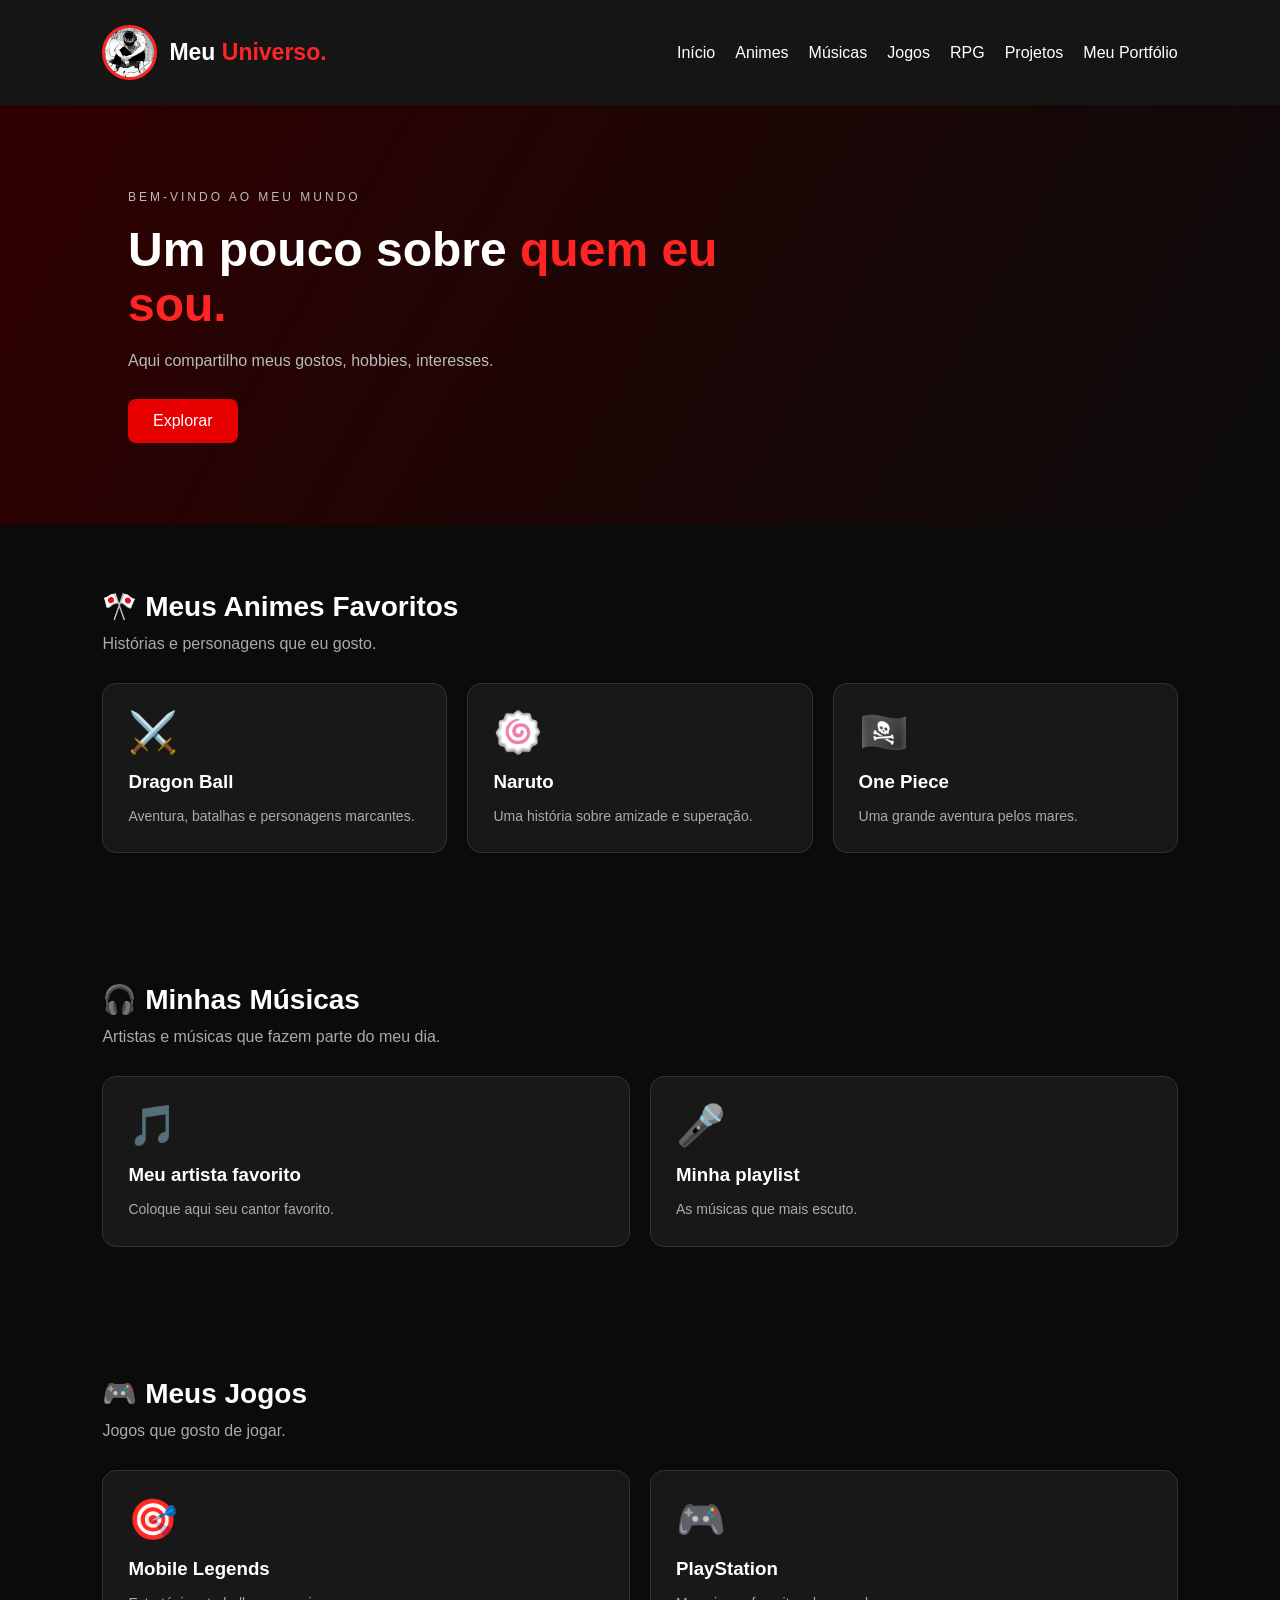
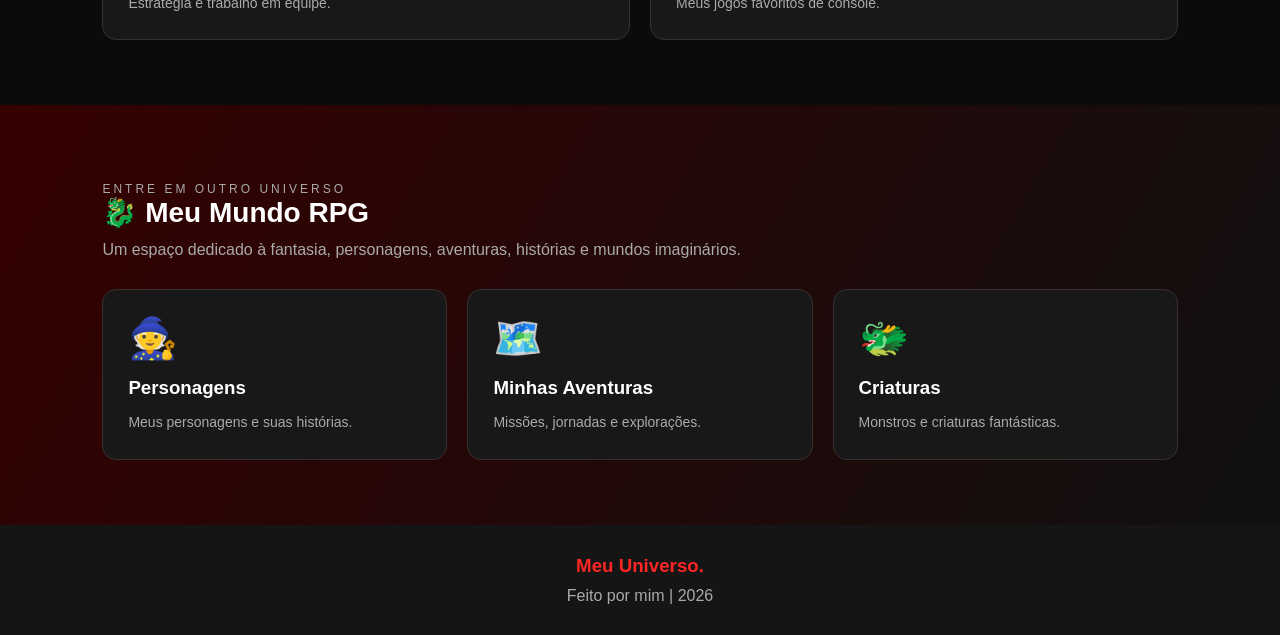
==== index2.html @ 271c05c8 "potifolio" ====
<!DOCTYPE html>
<html lang="pt-br">
<head>
    <meta charset="UTF-8">
    <meta name="viewport" content="width=device-width, initial-scale=1.0">
    <title>Meu Universo</title>
    <link rel="stylesheet" href="style2.css">
</head>
<body>

<header>
<div class="perfil">
    <img src="image2.jpg" alt="Minha foto">
    <h2>Meu <span>Universo.</span></h2>
</div>
    <nav>
    </div>

        <a href="#inicio">Início</a>
        <a href="#anime">Animes</a>
        <a href="#musica">Músicas</a>
        <a href="#jogos">Jogos</a>
        <a href="#rpg">RPG</a>
        <a href="#projetos">Projetos</a>
        <a href="index.html">Meu Portfólio</a>
    </nav>
</header>

<section class="hero" id="inicio">
    <div>
        <p class="subtitulo">BEM-VINDO AO MEU MUNDO</p>
        <h1>Um pouco sobre <span>quem eu sou.</span></h1>
        <p>
            Aqui compartilho meus gostos, hobbies,
            interesses.
        </p>
        <a href="#anime" class="botao">Explorar</a>
    </div>
</section>

<section class="conteudo" id="anime">
    <h2>🎌 Meus Animes Favoritos</h2>
    <p>Histórias e personagens que eu gosto.</p>

    <div class="cards">
        <div class="card">
            <div class="emoji">⚔️</div>
            <h3>Dragon Ball</h3>
            <p>Aventura, batalhas e personagens marcantes.</p>
        </div>

        <div class="card">
            <div class="emoji">🍥</div>
            <h3>Naruto</h3>
            <p>Uma história sobre amizade e superação.</p>
        </div>

        <div class="card">
            <div class="emoji">🏴‍☠️</div>
            <h3>One Piece</h3>
            <p>Uma grande aventura pelos mares.</p>
        </div>
    </div>
</section>

<section class="conteudo" id="musica">
    <h2>🎧 Minhas Músicas</h2>
    <p>Artistas e músicas que fazem parte do meu dia.</p>

    <div class="cards">
        <div class="card">
            <div class="emoji">🎵</div>
            <h3>Meu artista favorito</h3>
            <p>Coloque aqui seu cantor favorito.</p>
        </div>

        <div class="card">
            <div class="emoji">🎤</div>
            <h3>Minha playlist</h3>
            <p>As músicas que mais escuto.</p>
        </div>
    </div>
</section>

<section class="conteudo" id="jogos">
    <h2>🎮 Meus Jogos</h2>
    <p>Jogos que gosto de jogar.</p>

    <div class="cards">
        <div class="card">
            <div class="emoji">🎯</div>
            <h3>Mobile Legends</h3>
            <p>Estratégia e trabalho em equipe.</p>
        </div>

        <div class="card">
            <div class="emoji">🎮</div>
            <h3>PlayStation</h3>
            <p>Meus jogos favoritos de console.</p>
        </div>
    </div>
</section>

<section class="rpg" id="rpg">
    <p class="subtitulo">ENTRE EM OUTRO UNIVERSO</p>
    <h2>🐉 Meu Mundo RPG</h2>
    <p>
        Um espaço dedicado à fantasia, personagens,
        aventuras, histórias e mundos imaginários.
    </p>

    <div class="cards">
        <div class="card">
            <div class="emoji">🧙</div>
            <h3>Personagens</h3>
            <p>Meus personagens e suas histórias.</p>
        </div>

        <div class="card">
            <div class="emoji">🗺️</div>
            <h3>Minhas Aventuras</h3>
            <p>Missões, jornadas e explorações.</p>
        </div>

        <div class="card">
            <div class="emoji">🐲</div>
            <h3>Criaturas</h3>
            <p>Monstros e criaturas fantásticas.</p>
        </div>
    </div>
</section>

</section>

<footer>
    <h3>Meu Universo.</h3>
    <p>Feito por mim | 2026</p>
</footer>

<script src="script.js"></script>
</body>
</html>
---- style2.css ----
* {
    margin: 0;
    padding: 0;
    box-sizing: border-box;
    scroll-behavior: smooth;
}

body {
    background: #0b0b0b;
    color: white;
    font-family: Arial, sans-serif;
}

header {
    display: flex;
    justify-content: space-between;
    align-items: center;
    padding: 25px 8%;
    background: #151515;
    flex-wrap: wrap;
    gap: 20px;
}

header h2 span {
    color: #ff2525;
}

nav {
    display: flex;
    gap: 20px;
    flex-wrap: wrap;
}

nav a {
    color: white;
    text-decoration: none;
    transition: .3s;
}

nav a:hover {
    color: #ff2525;
}

.hero {
    min-height: 420px;
    display: flex;
    align-items: center;
    padding: 70px 10%;
    background: linear-gradient(120deg, #300000, #0b0b0b);
}

.hero h1 {
    font-size: 48px;
    margin: 15px 0;
    max-width: 600px;
}

.hero h1 span {
    color: #ff2525;
}

.hero p {
    color: #bbb;
    line-height: 1.7;
    max-width: 500px;
}

.subtitulo {
    color: #ff2525;
    letter-spacing: 3px;
    font-size: 12px;
}

.botao {
    display: inline-block;
    margin-top: 25px;
    padding: 13px 25px;
    background: #e60000;
    color: white;
    text-decoration: none;
    border-radius: 8px;
}

.conteudo, .rpg {
    padding: 65px 8%;
}

.conteudo > p, .rpg > p {
    color: #aaa;
    margin-top: 12px;
}

.conteudo h2, .rpg h2 {
    font-size: 28px;
}

.cards {
    display: grid;
    grid-template-columns: repeat(auto-fit, minmax(210px, 1fr));
    gap: 20px;
    margin-top: 30px;
}

.card {
    background: #181818;
    border: 1px solid #383030;
    padding: 25px;
    border-radius: 14px;
    transition: .3s;
}

.card:hover {
    transform: translateY(-6px);
    border-color: #ff2525;
    box-shadow: 0 5px 20px #ff252533;
}

.emoji {
    font-size: 40px;
    margin-bottom: 15px;
}

.card h3 {
    margin-bottom: 12px;
}

.card p {
    color: #aaa;
    line-height: 1.6;
    font-size: 14px;
}

.rpg {
    background: linear-gradient(120deg, #350000, #101010);
}

footer {
    text-align: center;
    padding: 30px;
    background: #151515;
    color: #aaa;
}

footer h3 {
    color: #ff2525;
    margin-bottom: 10px;
}

@media (max-width: 700px) {
    header {
        flex-direction: column;
    }

    nav {
        justify-content: center;
        gap: 15px;
    }

    .hero h1 {
        font-size: 34px;.logo {
    display: flex;
    align-items: center;
    gap: 12px;
}

.logo img {
    width: 55px;
    height: 55px;
    border-radius: 50%;
    object-fit: cover;
    border: 3px solid #ff2525;
}

.logo h2 {
    font-size: 23px;
}

.logo h2 span {
    color: #ff2525;
}
    }

    .conteudo, .rpg {
        padding: 45px 6%;
    }
}
.brand {
  display: flex;
  align-items: center;
  gap: 12px;
}

.foto-perfil2 {
  width: 20px;
  height: 20px;
  border-radius: 20%;
  object-fit: cover;
  border: 2px solid #ff2525;
}
.perfil {
    display: flex;
    align-items: center;
    gap: 12px;
}

.perfil img {
    width: 55px;
    height: 55px;
    border-radius: 50%;
    object-fit: cover;
    border: 3px solid #ff2525;
}

.perfil h2 {
    font-size: 23px;
}

.perfil h2 span {
    color: #ff2525;
}
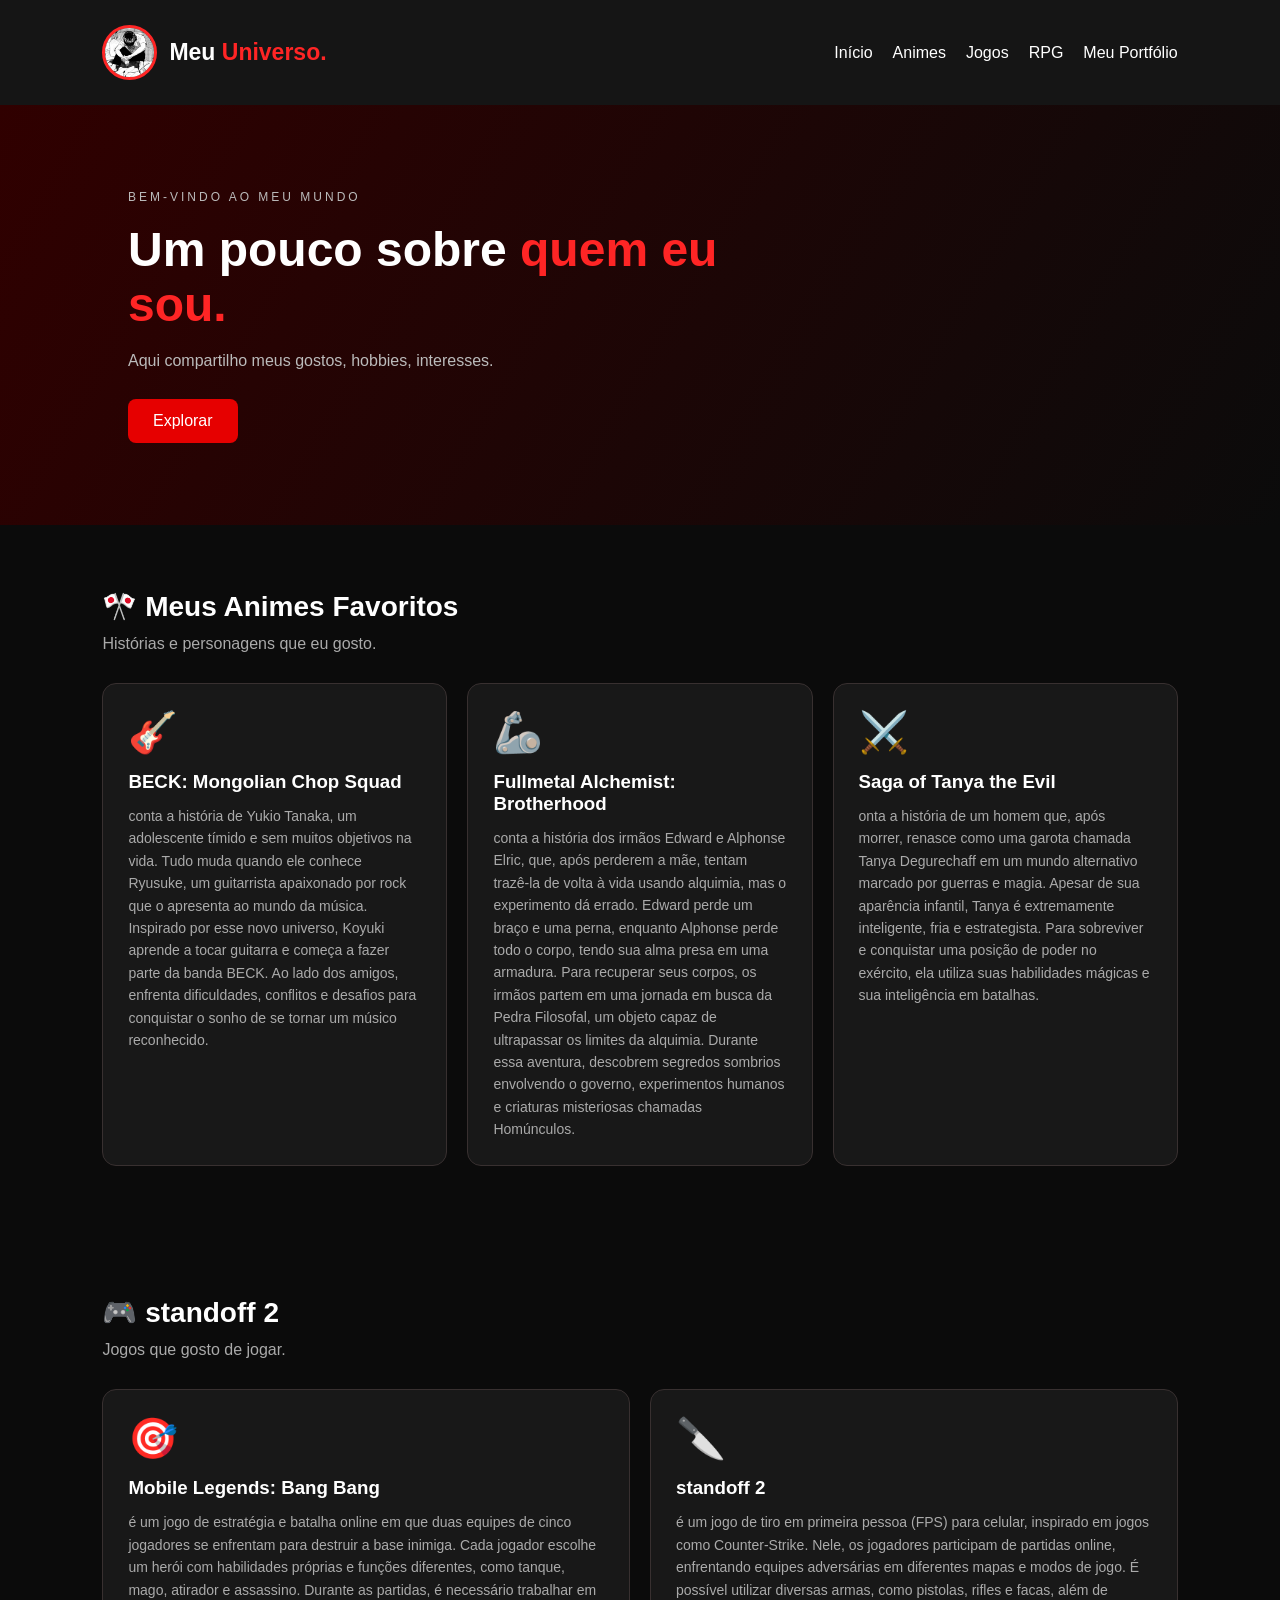
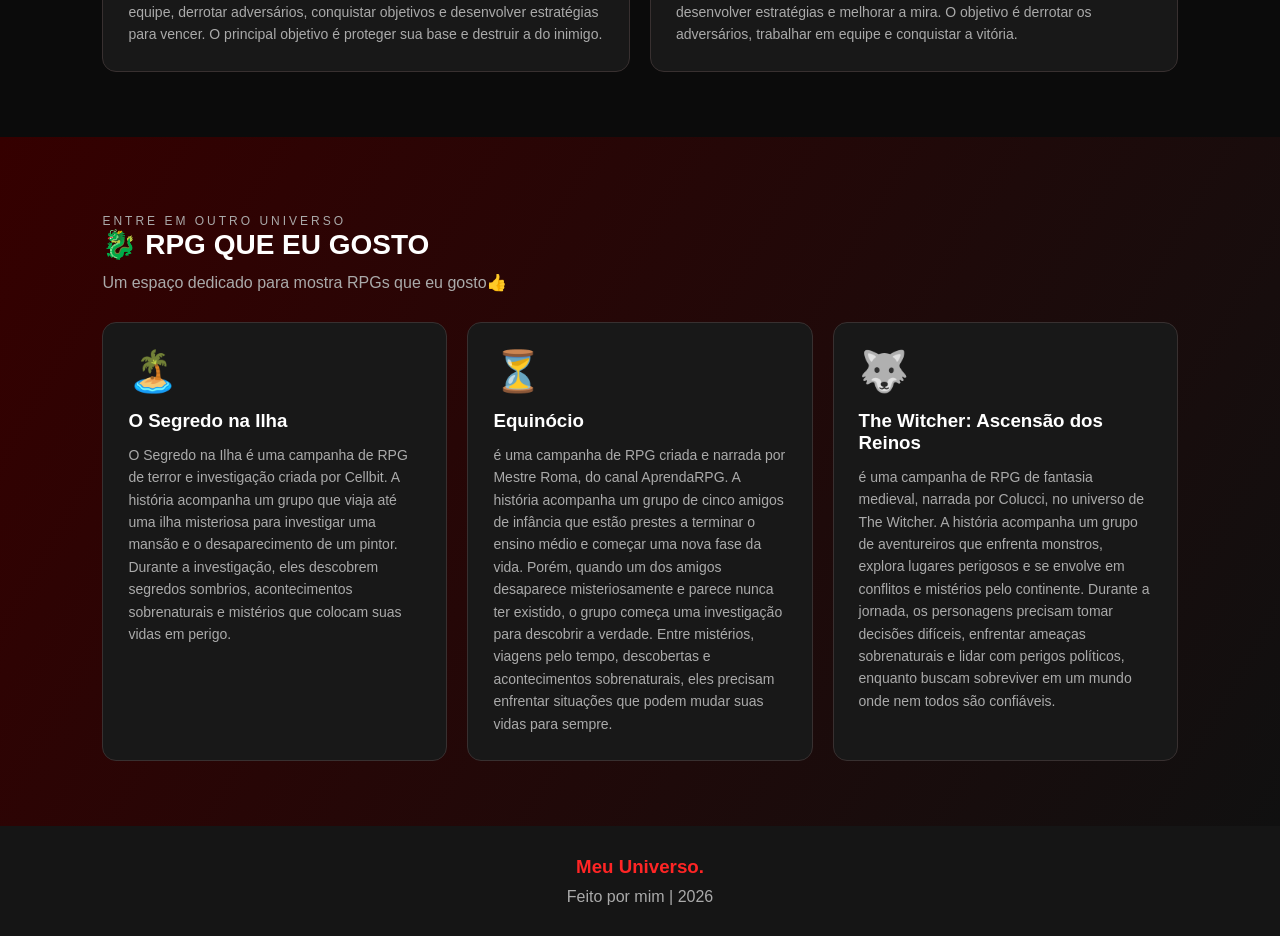
==== commit 0fa36ab1: "atualizacao" ====
--- a/index2.html
+++ b/index2.html
@@ -18,10 +18,8 @@
 
         <a href="#inicio">Início</a>
         <a href="#anime">Animes</a>
-        <a href="#musica">Músicas</a>
         <a href="#jogos">Jogos</a>
         <a href="#rpg">RPG</a>
-        <a href="#projetos">Projetos</a>
         <a href="index.html">Meu Portfólio</a>
     </nav>
 </header>
@@ -44,88 +42,77 @@
 
     <div class="cards">
         <div class="card">
-            <div class="emoji">⚔️</div>
-            <h3>Dragon Ball</h3>
-            <p>Aventura, batalhas e personagens marcantes.</p>
+            <div class="emoji">🎸</div>
+            <h3>BECK: Mongolian Chop Squad</h3>
+            <p>conta a história de Yukio Tanaka, um adolescente tímido e sem muitos objetivos na vida. Tudo muda quando ele conhece Ryusuke, um guitarrista apaixonado por rock que o apresenta ao mundo da música.
+
+Inspirado por esse novo universo, Koyuki aprende a tocar guitarra e começa a fazer parte da banda BECK. Ao lado dos amigos, enfrenta dificuldades, conflitos e desafios para conquistar o sonho de se tornar um músico reconhecido.</p>
         </div>
 
         <div class="card">
-            <div class="emoji">🍥</div>
-            <h3>Naruto</h3>
-            <p>Uma história sobre amizade e superação.</p>
+            <div class="emoji">🦾</div>
+            <h3>Fullmetal Alchemist: Brotherhood</h3>
+            <p>conta a história dos irmãos Edward e Alphonse Elric, que, após perderem a mãe, tentam trazê-la de volta à vida usando alquimia, mas o experimento dá errado. Edward perde um braço e uma perna, enquanto Alphonse perde todo o corpo, tendo sua alma presa em uma armadura.
+
+Para recuperar seus corpos, os irmãos partem em uma jornada em busca da Pedra Filosofal, um objeto capaz de ultrapassar os limites da alquimia. Durante essa aventura, descobrem segredos sombrios envolvendo o governo, experimentos humanos e criaturas misteriosas chamadas Homúnculos.</p>
         </div>
 
         <div class="card">
-            <div class="emoji">🏴‍☠️</div>
-            <h3>One Piece</h3>
-            <p>Uma grande aventura pelos mares.</p>
+            <div class="emoji">⚔️</div>
+            <h3>Saga of Tanya the Evil</h3>
+            <p>onta a história de um homem que, após morrer, renasce como uma garota chamada Tanya Degurechaff em um mundo alternativo marcado por guerras e magia.
+
+Apesar de sua aparência infantil, Tanya é extremamente inteligente, fria e estrategista. Para sobreviver e conquistar uma posição de poder no exército, ela utiliza suas habilidades mágicas e sua inteligência em batalhas.</p>
         </div>
     </div>
 </section>
-
-<section class="conteudo" id="musica">
-    <h2>🎧 Minhas Músicas</h2>
-    <p>Artistas e músicas que fazem parte do meu dia.</p>
-
-    <div class="cards">
-        <div class="card">
-            <div class="emoji">🎵</div>
-            <h3>Meu artista favorito</h3>
-            <p>Coloque aqui seu cantor favorito.</p>
-        </div>
-
-        <div class="card">
-            <div class="emoji">🎤</div>
-            <h3>Minha playlist</h3>
-            <p>As músicas que mais escuto.</p>
-        </div>
-    </div>
-</section>
-
 <section class="conteudo" id="jogos">
-    <h2>🎮 Meus Jogos</h2>
+    <h2>🎮 standoff 2</h2>
     <p>Jogos que gosto de jogar.</p>
 
     <div class="cards">
         <div class="card">
             <div class="emoji">🎯</div>
-            <h3>Mobile Legends</h3>
-            <p>Estratégia e trabalho em equipe.</p>
+            <h3>Mobile Legends: Bang Bang</h3>
+            <p>é um jogo de estratégia e batalha online em que duas equipes de cinco jogadores se enfrentam para destruir a base inimiga. Cada jogador escolhe um herói com habilidades próprias e funções diferentes, como tanque, mago, atirador e assassino. Durante as partidas, é necessário trabalhar em equipe, derrotar adversários, conquistar objetivos e desenvolver estratégias para vencer. O principal objetivo é proteger sua base e destruir a do inimigo.</p>
         </div>
 
         <div class="card">
-            <div class="emoji">🎮</div>
-            <h3>PlayStation</h3>
-            <p>Meus jogos favoritos de console.</p>
+            <div class="emoji">🔪</div>
+            <h3>standoff 2</h3>
+            <p>é um jogo de tiro em primeira pessoa (FPS) para celular, inspirado em jogos como Counter-Strike. Nele, os jogadores participam de partidas online, enfrentando equipes adversárias em diferentes mapas e modos de jogo. É possível utilizar diversas armas, como pistolas, rifles e facas, além de desenvolver estratégias e melhorar a mira. O objetivo é derrotar os adversários, trabalhar em equipe e conquistar a vitória.</p>
         </div>
     </div>
 </section>
 
 <section class="rpg" id="rpg">
     <p class="subtitulo">ENTRE EM OUTRO UNIVERSO</p>
-    <h2>🐉 Meu Mundo RPG</h2>
+    <h2>🐉 RPG QUE EU GOSTO</h2>
     <p>
-        Um espaço dedicado à fantasia, personagens,
-        aventuras, histórias e mundos imaginários.
+        Um espaço dedicado para mostra RPGs que eu gosto👍
     </p>
 
     <div class="cards">
         <div class="card">
-            <div class="emoji">🧙</div>
-            <h3>Personagens</h3>
-            <p>Meus personagens e suas histórias.</p>
+            <div class="emoji">🏝️</div>
+            <h3>O Segredo na Ilha</h3>
+            <p>O Segredo na Ilha é uma campanha de RPG de terror e investigação criada por Cellbit. A história acompanha um grupo que viaja até uma ilha misteriosa para investigar uma mansão e o desaparecimento de um pintor. Durante a investigação, eles descobrem segredos sombrios, acontecimentos sobrenaturais e mistérios que colocam suas vidas em perigo.</p>
         </div>
 
         <div class="card">
-            <div class="emoji">🗺️</div>
-            <h3>Minhas Aventuras</h3>
-            <p>Missões, jornadas e explorações.</p>
+            <div class="emoji">⏳</div>
+            <h3>Equinócio</h3>
+            <p>é uma campanha de RPG criada e narrada por Mestre Roma, do canal AprendaRPG. A história acompanha um grupo de cinco amigos de infância que estão prestes a terminar o ensino médio e começar uma nova fase da vida.
+
+Porém, quando um dos amigos desaparece misteriosamente e parece nunca ter existido, o grupo começa uma investigação para descobrir a verdade. Entre mistérios, viagens pelo tempo, descobertas e acontecimentos sobrenaturais, eles precisam enfrentar situações que podem mudar suas vidas para sempre.</p>
         </div>
 
         <div class="card">
-            <div class="emoji">🐲</div>
-            <h3>Criaturas</h3>
-            <p>Monstros e criaturas fantásticas.</p>
+            <div class="emoji">🐺</div>
+            <h3>The Witcher: Ascensão dos Reinos</h3>
+            <p>é uma campanha de RPG de fantasia medieval, narrada por Colucci, no universo de The Witcher. A história acompanha um grupo de aventureiros que enfrenta monstros, explora lugares perigosos e se envolve em conflitos e mistérios pelo continente.
+
+Durante a jornada, os personagens precisam tomar decisões difíceis, enfrentar ameaças sobrenaturais e lidar com perigos políticos, enquanto buscam sobreviver em um mundo onde nem todos são confiáveis.</p>
         </div>
     </div>
 </section>
